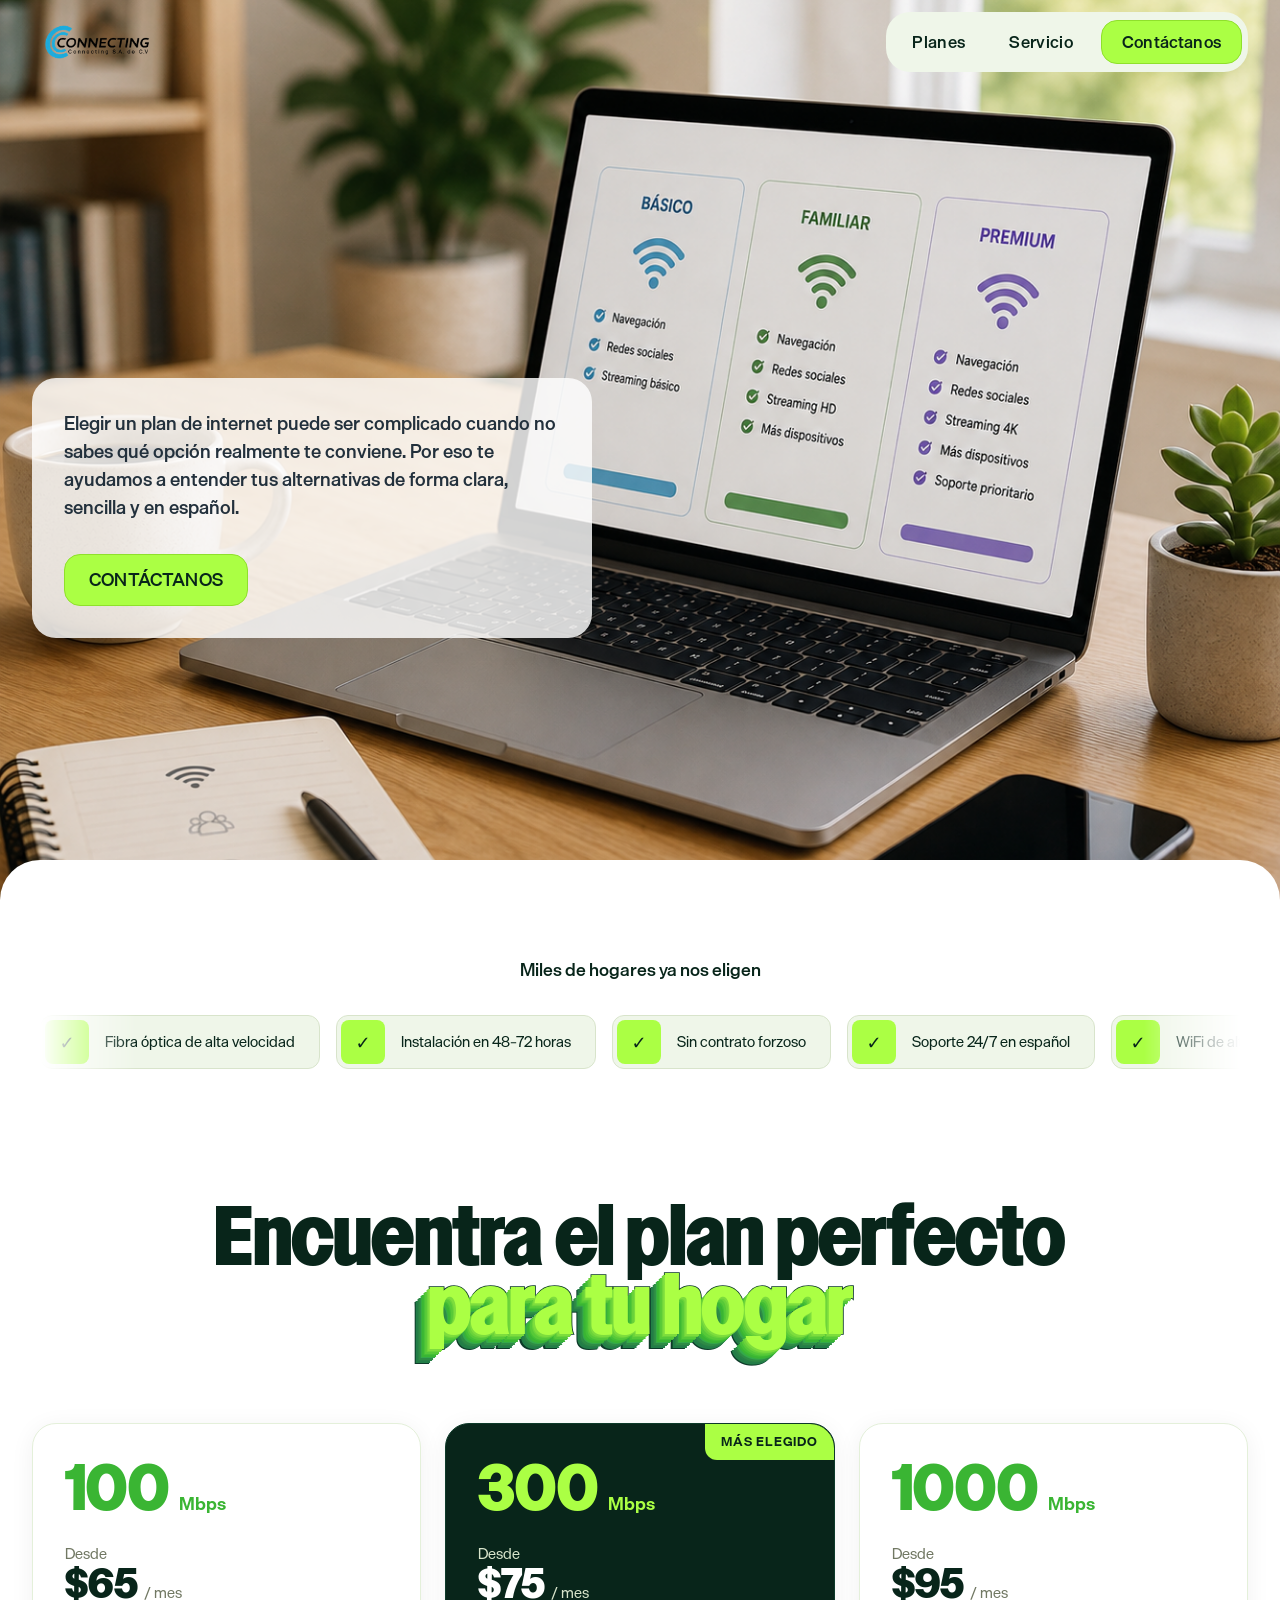
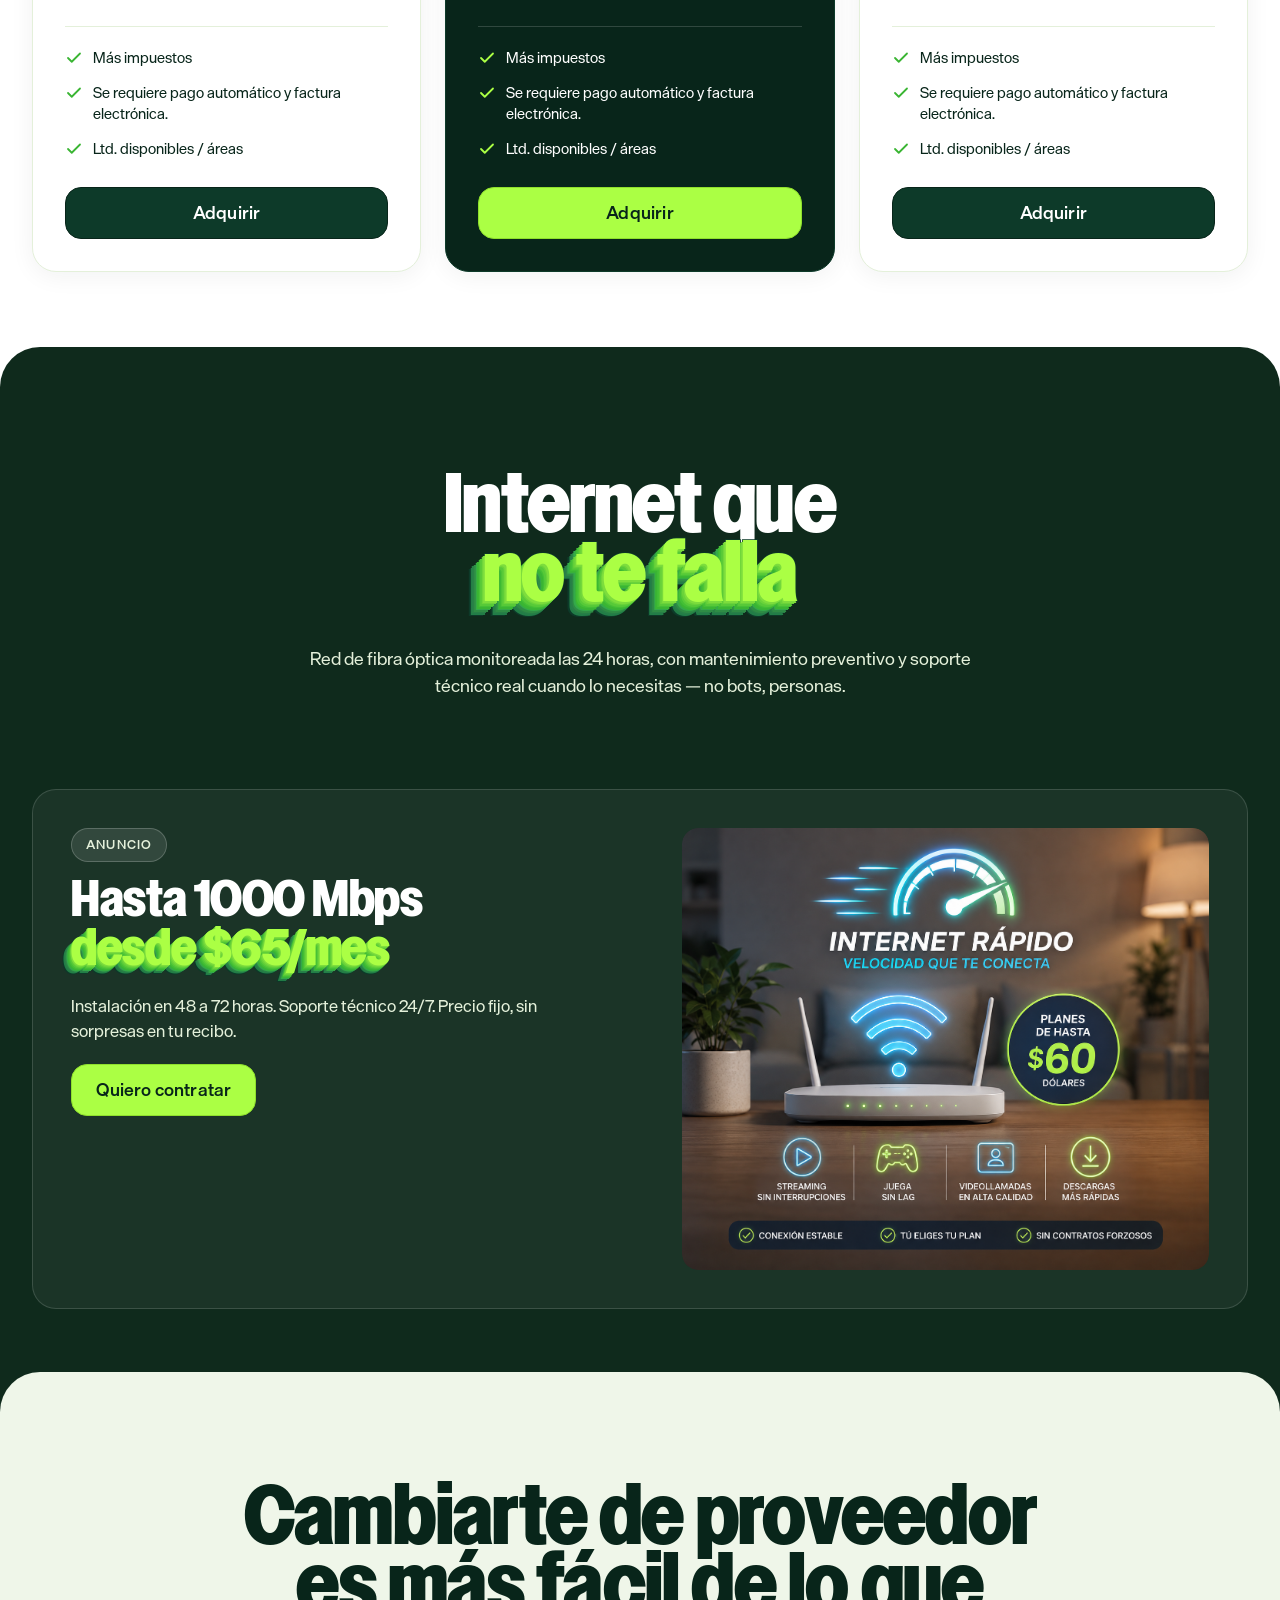
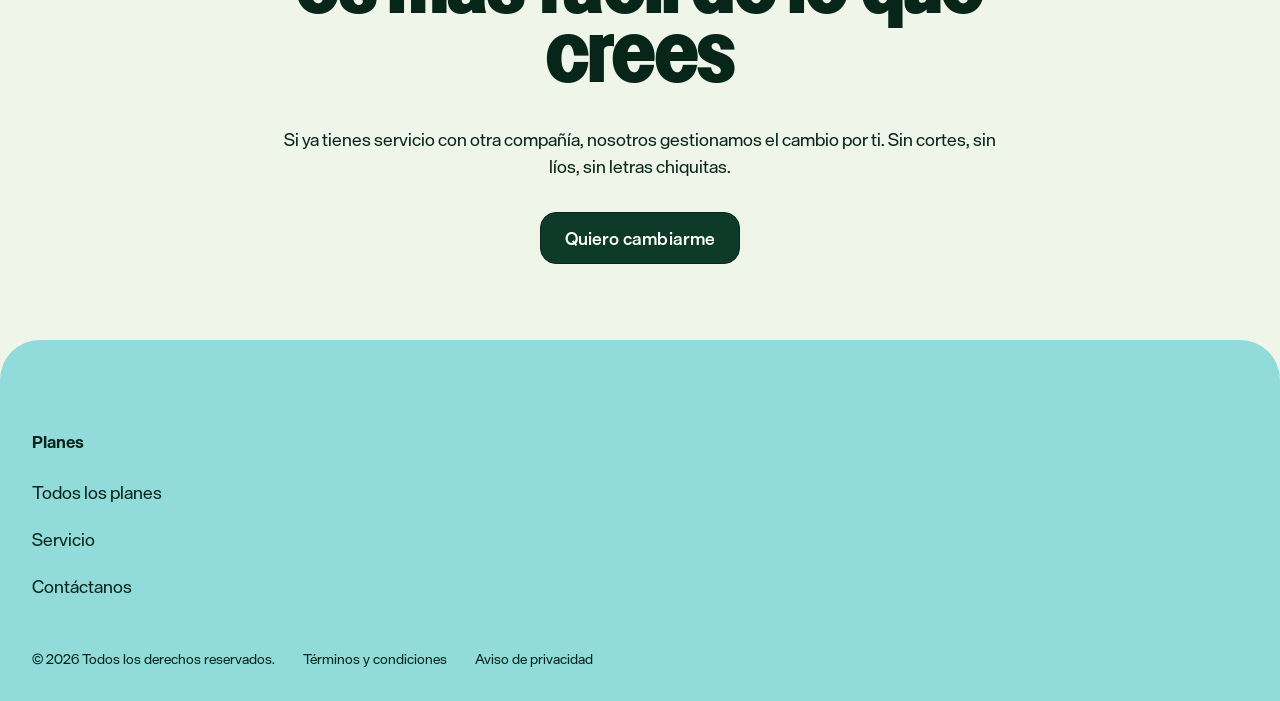
==== index.html @ b0e54a4d "Commit inicial: landing de internet residencial (planes, anuncio, páginas legales) Co-Authored-By: C" ====
<!DOCTYPE html>
<html lang="es">
<head>
<meta charset="utf-8">
<meta name="viewport" content="width=device-width, initial-scale=1">
<title>Internet Residencial — Planes de Fibra Óptica</title>
<meta name="description" content="Planes de internet residencial con fibra óptica de alta velocidad. Desde $65 al mes, instalación en 48 a 72 horas y soporte en español.">
<link rel="stylesheet" href="css/styles.css">
</head>
<body>

<!-- ============================ NAV ============================ -->
<nav class="nav">
  <div class="nav__inner">
    <a href="#" class="logo" aria-label="Inicio"><img src="images/logo.webp" alt="Logo de la empresa" class="logo__img"></a>

    <button class="nav__burger" id="burger" aria-label="Abrir menú" aria-expanded="false">
      <svg width="24" height="24" viewBox="0 0 24 24" fill="none" aria-hidden="true">
        <path d="M3 6h18M3 12h18M3 18h18" stroke="currentColor" stroke-width="2" stroke-linecap="round"/>
      </svg>
    </button>

    <div class="nav__menu" id="navMenu">
      <a class="nav__link" href="#planes">Planes</a>
      <a class="nav__link" href="#red">Servicio</a>
      <a class="btn btn--lime btn--sm nav__cta" href="https://speed-internet.com/">Contáctanos</a>
    </div>
  </div>
</nav>

<!-- ============================ HERO ============================ -->
<header class="hero">
  <img class="hero__bg" src="images/hero-planes.png" alt="" fetchpriority="high">
  <div class="hero__inner">
    <div class="hero__copy hero__copy--top">
      <p class="hero__lead">Elegir un plan de internet puede ser complicado cuando no sabes qué opción realmente te conviene. Por eso te ayudamos a entender tus alternativas de forma clara, sencilla y en español.</p>
      <a class="btn btn--lime" href="https://speed-internet.com/">CONTÁCTANOS</a>
    </div>
  </div>
</header>

<main>

<!-- ============================ BENEFICIOS ============================ -->
<section class="panel">
  <div class="container">
    <div class="trusted">
      <p class="trusted__label">Miles de hogares ya nos eligen</p>
      <div class="marquee">
        <div class="marquee__track" id="marquee">
          <div class="benefit-chip"><span class="benefit-chip__mark">&#10003;</span><span>Fibra óptica de alta velocidad</span></div>
          <div class="benefit-chip"><span class="benefit-chip__mark">&#10003;</span><span>Instalación en 48–72 horas</span></div>
          <div class="benefit-chip"><span class="benefit-chip__mark">&#10003;</span><span>Sin contrato forzoso</span></div>
          <div class="benefit-chip"><span class="benefit-chip__mark">&#10003;</span><span>Soporte 24/7 en español</span></div>
          <div class="benefit-chip"><span class="benefit-chip__mark">&#10003;</span><span>WiFi de alta velocidad incluido</span></div>
          <div class="benefit-chip"><span class="benefit-chip__mark">&#10003;</span><span>Precio fijo garantizado</span></div>
          <div class="benefit-chip"><span class="benefit-chip__mark">&#10003;</span><span>Sin límite de datos</span></div>
        </div>
      </div>
    </div>
  </div>
</section>

<!-- ============================ PLANES Y PRECIOS ============================ -->
<section class="section" id="planes">
  <div class="container">
    <div class="section__head reveal">
      <h2 class="display h-lg">Encuentra el plan perfecto<br><span class="extruded">para tu hogar</span></h2>
    </div>

    <div class="pricing-grid">
      <article class="pricing-card reveal">
        <div class="pricing-card__num-row">
          <span class="pricing-card__num">100</span>
          <span class="pricing-card__unit">Mbps</span>
        </div>
        <p class="pricing-card__from">Desde</p>
        <p class="pricing-card__price"><span class="pricing-card__amount">$65</span><span class="pricing-card__period">/ mes</span></p>
        <hr class="pricing-card__divider">
        <ul class="pricing-card__list">
          <li><svg width="18" height="18" viewBox="0 0 24 24" fill="none"><path d="M20 6L9 17l-5-5" stroke="currentColor" stroke-width="2.4" stroke-linecap="round" stroke-linejoin="round"/></svg>Más impuestos</li>
          <li><svg width="18" height="18" viewBox="0 0 24 24" fill="none"><path d="M20 6L9 17l-5-5" stroke="currentColor" stroke-width="2.4" stroke-linecap="round" stroke-linejoin="round"/></svg>Se requiere pago automático y factura electrónica.</li>
          <li><svg width="18" height="18" viewBox="0 0 24 24" fill="none"><path d="M20 6L9 17l-5-5" stroke="currentColor" stroke-width="2.4" stroke-linecap="round" stroke-linejoin="round"/></svg>Ltd. disponibles / áreas</li>
        </ul>
        <a class="btn btn--fir pricing-card__cta" href="https://speed-internet.com/">Adquirir</a>
      </article>

      <article class="pricing-card pricing-card--featured reveal">
        <span class="pricing-card__badge">Más elegido</span>
        <div class="pricing-card__num-row">
          <span class="pricing-card__num">300</span>
          <span class="pricing-card__unit">Mbps</span>
        </div>
        <p class="pricing-card__from">Desde</p>
        <p class="pricing-card__price"><span class="pricing-card__amount">$75</span><span class="pricing-card__period">/ mes</span></p>
        <hr class="pricing-card__divider">
        <ul class="pricing-card__list">
          <li><svg width="18" height="18" viewBox="0 0 24 24" fill="none"><path d="M20 6L9 17l-5-5" stroke="currentColor" stroke-width="2.4" stroke-linecap="round" stroke-linejoin="round"/></svg>Más impuestos</li>
          <li><svg width="18" height="18" viewBox="0 0 24 24" fill="none"><path d="M20 6L9 17l-5-5" stroke="currentColor" stroke-width="2.4" stroke-linecap="round" stroke-linejoin="round"/></svg>Se requiere pago automático y factura electrónica.</li>
          <li><svg width="18" height="18" viewBox="0 0 24 24" fill="none"><path d="M20 6L9 17l-5-5" stroke="currentColor" stroke-width="2.4" stroke-linecap="round" stroke-linejoin="round"/></svg>Ltd. disponibles / áreas</li>
        </ul>
        <a class="btn btn--lime pricing-card__cta" href="https://speed-internet.com/">Adquirir</a>
      </article>

      <article class="pricing-card reveal">
        <div class="pricing-card__num-row">
          <span class="pricing-card__num">1000</span>
          <span class="pricing-card__unit">Mbps</span>
        </div>
        <p class="pricing-card__from">Desde</p>
        <p class="pricing-card__price"><span class="pricing-card__amount">$95</span><span class="pricing-card__period">/ mes</span></p>
        <hr class="pricing-card__divider">
        <ul class="pricing-card__list">
          <li><svg width="18" height="18" viewBox="0 0 24 24" fill="none"><path d="M20 6L9 17l-5-5" stroke="currentColor" stroke-width="2.4" stroke-linecap="round" stroke-linejoin="round"/></svg>Más impuestos</li>
          <li><svg width="18" height="18" viewBox="0 0 24 24" fill="none"><path d="M20 6L9 17l-5-5" stroke="currentColor" stroke-width="2.4" stroke-linecap="round" stroke-linejoin="round"/></svg>Se requiere pago automático y factura electrónica.</li>
          <li><svg width="18" height="18" viewBox="0 0 24 24" fill="none"><path d="M20 6L9 17l-5-5" stroke="currentColor" stroke-width="2.4" stroke-linecap="round" stroke-linejoin="round"/></svg>Ltd. disponibles / áreas</li>
        </ul>
        <a class="btn btn--fir pricing-card__cta" href="https://speed-internet.com/">Adquirir</a>
      </article>
    </div>
  </div>
</section>

<!-- ============================ RED / ANUNCIO ============================ -->
<section class="dark" id="red">
  <div class="container">
    <div class="dark__head reveal">
      <h2 class="display h-lg">Internet que<br><span class="extruded">no te falla</span></h2>
      <p class="dark__lead">Red de fibra óptica monitoreada las 24 horas, con mantenimiento preventivo y soporte técnico real cuando lo necesitas — no bots, personas.</p>
    </div>

    <div class="ad-banner reveal">
      <div class="ad-banner__content">
        <span class="ad-banner__tag">Anuncio</span>
        <h3 class="display ad-banner__headline">Hasta 1000 Mbps<span class="extruded">desde $65/mes</span></h3>
        <p class="ad-banner__body">Instalación en 48 a 72 horas. Soporte técnico 24/7. Precio fijo, sin sorpresas en tu recibo.</p>
        <a class="btn btn--lime" href="https://speed-internet.com/">Quiero contratar</a>
      </div>
      <div class="ad-banner__image ad-banner__image--filled">
        <img src="images/anuncio-internet.png" alt="Internet rápido: streaming sin interrupciones, juega sin lag, videollamadas en alta calidad y descargas más rápidas. Planes de hasta $60 dólares.">
      </div>
    </div>
  </div>
</section>

<!-- ============================ CAMBIAR DE PROVEEDOR ============================ -->
<section class="testimony">
  <div class="container reveal">
    <h2 class="display h-lg testimony__title">Cambiarte de proveedor es más fácil de lo que crees</h2>
    <p class="testimony__body">Si ya tienes servicio con otra compañía, nosotros gestionamos el cambio por ti. Sin cortes, sin líos, sin letras chiquitas.</p>
    <a class="btn btn--fir" href="https://speed-internet.com/">Quiero cambiarme</a>
  </div>
</section>

</main>

<!-- ============================ FOOTER ============================ -->
<footer class="footer">
  <div class="container">
    <div class="footer__top">
      <div class="footer__col">
        <h3>Planes</h3>
        <ul>
          <li><a href="#planes">Todos los planes</a></li>
          <li><a href="#red">Servicio</a></li>
          <li><a href="https://speed-internet.com/">Contáctanos</a></li>
        </ul>
      </div>
    </div>

    <div class="footer__bottom">
      <div class="footer__legal">
        <span>© 2026 Todos los derechos reservados.</span>
        <a href="terminos.html">Términos y condiciones</a>
        <a href="privacidad.html">Aviso de privacidad</a>
      </div>
    </div>
  </div>
</footer>

<script src="js/main.js"></script>
</body>
</html>
---- css/styles.css ----
/* ==========================================================================
   Optimizely — clon estático
   Tokens y patrones extraídos con la skill `optimizely-design` (skillui)
   ========================================================================== */

/* ---------- Fuentes ---------- */
@font-face {
  font-family: "VC Nudge";
  src: url("../fonts/VCNudge-Regular.woff2") format("woff2");
  font-weight: 400;
  font-display: swap;
}
@font-face {
  font-family: "VC Nudge";
  src: url("../fonts/VCNudge-600.woff2") format("woff2");
  font-weight: 600;
  font-display: swap;
}
@font-face {
  font-family: "VC Nudge";
  src: url("../fonts/VCNudge-800.woff2") format("woff2");
  font-weight: 800;
  font-display: swap;
}
@font-face {
  font-family: "Die Grotesk B";
  src: url("../fonts/DieGroteskB-Regular.woff2") format("woff2");
  font-weight: 400;
  font-display: swap;
}
@font-face {
  font-family: "Die Grotesk B";
  src: url("../fonts/DieGroteskB-500.woff2") format("woff2");
  font-weight: 500;
  font-display: swap;
}
@font-face {
  font-family: "Die Grotesk B";
  src: url("../fonts/DieGroteskB-700.woff2") format("woff2");
  font-weight: 700;
  font-display: swap;
}

/* ---------- Tokens ---------- */
:root {
  /* Marca */
  --lfgreen: #abff44;
  --grass: #7ddd3d;
  --goodtogo: #3ab533;
  --lfgreen-100: #8fe02c;

  /* Verdes profundos */
  --darkfir: #08251a;
  --midfir: #0d3a29;
  --lightfir: #197050;
  --dark-section: #0f2a1c;

  /* Neutros */
  --n1: #ffffff;
  --n2: #eff6e9;
  --n3: #e4f0da;
  --n4: #d8e4cb;
  --n5: #c3ceaf;
  --n7: #717863;

  /* Secundarios */
  --ltblue: #91dbda;
  --darkblue: #007b79;

  /* Layout */
  --container: 1376px;
  --gutter: 32px;
  --radius-sm: 12px;
  --radius: 16px;
  --radius-lg: 24px;
  --radius-panel: 40px;

  /* Motion */
  --dur: 0.15s;
  --ease: cubic-bezier(0.4, 0, 0.2, 1);
  --ease-out: cubic-bezier(0, 0, 0.2, 1);

  --font-body: "Die Grotesk B", system-ui, -apple-system, "Segoe UI", sans-serif;
  --font-display: "VC Nudge", "Die Grotesk B", system-ui, sans-serif;
}

/* ---------- Base ---------- */
*,
*::before,
*::after { box-sizing: border-box; }

html { scroll-behavior: smooth; }

body {
  margin: 0;
  background: var(--n1);
  color: var(--darkfir);
  font-family: var(--font-body);
  font-size: 18px;
  line-height: 1.5;
  -webkit-font-smoothing: antialiased;
  overflow-x: clip;
}

img,
video { max-width: 100%; display: block; }

a { color: inherit; text-decoration: none; }

button { font: inherit; cursor: pointer; }

.container {
  width: 100%;
  max-width: var(--container);
  margin-inline: auto;
  padding-inline: var(--gutter);
}

.sr-only {
  position: absolute;
  width: 1px; height: 1px;
  padding: 0; margin: -1px;
  overflow: hidden; clip: rect(0 0 0 0);
  white-space: nowrap; border: 0;
}

/* ---------- Tipografía display ---------- */
.display {
  font-family: var(--font-display);
  font-weight: 800;
  line-height: 0.9;
  letter-spacing: -0.01em;
  margin: 0;
}

.h-xl { font-size: clamp(44px, 7.4vw, 108px); }
.h-lg { font-size: clamp(38px, 6vw, 88px); }
.h-md { font-size: clamp(30px, 3.4vw, 48px); }

/* Texto extruido 3D — capas de verde hacia abajo-izquierda */
.extruded {
  color: var(--lfgreen);
  -webkit-text-stroke: 0.022em var(--midfir);
  paint-order: stroke fill;
  text-shadow:
    -0.02em 0.02em 0 var(--grass),
    -0.04em 0.04em 0 #6ad33a,
    -0.06em 0.06em 0 #57c938,
    -0.08em 0.08em 0 #44bf36,
    -0.10em 0.10em 0 var(--goodtogo),
    -0.12em 0.12em 0 #34a94a,
    -0.14em 0.14em 0 #2e8c45,
    -0.16em 0.16em 0 #287f47,
    -0.18em 0.18em 0 #227d47,
    -0.20em 0.20em 0 var(--midfir);
}

.eyebrow {
  font-size: 18px;
  font-weight: 500;
  margin: 0 0 12px;
  color: var(--darkfir);
}

/* ---------- Botones ---------- */
.btn {
  display: inline-flex;
  align-items: center;
  justify-content: center;
  gap: 12px;
  height: 52px;
  padding: 0 24px;
  border-radius: var(--radius);
  border: 1px solid transparent;
  font-family: var(--font-body);
  font-weight: 500;
  font-size: 18px;
  letter-spacing: 0.01em;
  text-align: center;
  transition: transform var(--dur) var(--ease), box-shadow var(--dur) var(--ease),
    background-color var(--dur) var(--ease), color var(--dur) var(--ease);
}
.btn:hover { transform: translate(2px, -2px); }
.btn:active { transform: translate(0, 0); box-shadow: none; }
.btn:focus-visible { outline: 2px solid var(--darkblue); outline-offset: 2px; }

.btn--lime {
  background: var(--lfgreen);
  border-color: var(--lfgreen-100);
  color: var(--darkfir);
}
.btn--lime:hover { box-shadow: -2px 2px 0 0 var(--lfgreen-100); }
.btn--lime:active { background: var(--lfgreen-100); }

.btn--fir {
  background: var(--midfir);
  border-color: var(--darkfir);
  color: var(--n1);
}
.btn--fir:hover { box-shadow: -2px 2px 0 0 var(--darkfir); }

.btn--outline {
  background: transparent;
  border-color: var(--darkfir);
  color: var(--darkfir);
}
.btn--outline:hover { background: var(--n2); }

.btn--sm { height: 44px; padding: 0 20px; font-size: 17px; }

/* ==========================================================================
   Navegación
   ========================================================================== */
.nav {
  position: fixed;
  inset-inline: 0;
  top: 0;
  z-index: 50;
  padding: 12px var(--gutter);
}

.nav__inner {
  display: flex;
  align-items: center;
  gap: 24px;
  max-width: var(--container);
  margin-inline: auto;
}

.logo {
  display: inline-flex;
  align-items: center;
  flex-shrink: 0;
}
.logo__img {
  height: 56px;
  width: auto;
  object-fit: contain;
}

.nav__menu {
  display: flex;
  align-items: center;
  gap: 4px;
  margin-left: auto;
  padding: 6px;
  background: var(--n2);
  border-radius: var(--radius-lg);
}

.nav__link {
  display: inline-flex;
  align-items: center;
  justify-content: center;
  gap: 8px;
  height: 48px;
  padding: 0 20px;
  border: 0;
  background: transparent;
  border-radius: 14px;
  color: var(--darkfir);
  font-weight: 500;
  font-size: 17px;
  letter-spacing: 0.02em;
  transition: background-color var(--dur) var(--ease);
}
.nav__link:hover { background: var(--n3); }
.nav__link svg { transition: transform 0.2s var(--ease-out); }
.nav__link[aria-expanded="true"] svg { transform: rotate(180deg); }

.nav__cta { margin-left: 4px; }

.nav__burger {
  display: none;
  margin-left: auto;
  width: 52px;
  height: 52px;
  align-items: center;
  justify-content: center;
  border: 0;
  border-radius: 14px;
  background: var(--n2);
  color: var(--darkfir);
}

/* ==========================================================================
   Hero
   ========================================================================== */
.hero {
  position: relative;
  min-height: 100svh;
  display: flex;
  align-items: center;
  padding: 140px 0 120px;
  overflow: hidden;
  isolation: isolate;
}

.hero__bg {
  position: absolute;
  inset: 0;
  width: 100%;
  height: 100%;
  object-fit: cover;
  object-position: center;
  z-index: -2;
  pointer-events: none;
}

.hero__inner {
  position: relative;
  width: 100%;
  max-width: var(--container);
  margin-inline: auto;
  padding-inline: var(--gutter);
}

.hero__copy {
  max-width: 380px;
  margin-top: clamp(180px, 26vw, 320px);
}

.hero__copy--top {
  max-width: 560px;
  margin-top: clamp(48px, 8vw, 96px);
  padding: 32px;
  background: rgba(255, 255, 255, 0.82);
  border-radius: var(--radius-lg);
}

.hero__lead {
  margin: 0 0 32px;
  font-size: clamp(19px, 1.5vw, 23px);
  line-height: 1.45;
  font-weight: 500;
  color: #22303c;
}

/* ==========================================================================
   Panel blanco superpuesto
   ========================================================================== */
.panel {
  position: relative;
  z-index: 2;
  margin-top: -40px;
  padding: 32px 8px 0;
  background: var(--n1);
  border-radius: var(--radius-panel) var(--radius-panel) 0 0;
}
.panel--n2 { background: var(--n2); }

/* Tarjeta Opticon */
.opticon {
  position: relative;
  overflow: hidden;
  border-radius: var(--radius-lg);
  isolation: isolate;
}
.opticon__bg {
  position: absolute;
  inset: 0;
  width: 100%;
  height: 100%;
  object-fit: cover;
  z-index: -1;
}
.opticon__card {
  max-width: 62%;
  margin: 24px;
  padding: 32px;
  background: var(--ltblue);
  border-radius: var(--radius-lg);
}
.opticon__kicker { font-size: clamp(28px, 3vw, 44px); }
.opticon__brand {
  display: block;
  margin: 4px 0 12px;
  font-size: clamp(40px, 5.4vw, 84px);
}
.opticon__dates {
  margin: 0 0 16px;
  font-weight: 500;
  font-size: 18px;
}
.opticon__body { margin: 0 0 24px; max-width: 46ch; font-size: 17px; }

/* Marquee de logos */
.trusted { padding: 64px 0 24px; text-align: center; }
.trusted__label { margin: 0 0 32px; font-weight: 500; }

.marquee {
  position: relative;
  overflow: hidden;
  -webkit-mask-image: linear-gradient(90deg, transparent, #000 8%, #000 92%, transparent);
  mask-image: linear-gradient(90deg, transparent, #000 8%, #000 92%, transparent);
}
.marquee__track {
  display: flex;
  gap: 16px;
  width: max-content;
  animation: marquee 38s linear infinite;
}
.marquee:hover .marquee__track { animation-play-state: paused; }
@keyframes marquee {
  from { transform: translateX(0); }
  to { transform: translateX(-50%); }
}

.benefit-chip {
  display: flex;
  align-items: center;
  gap: 16px;
  padding: 4px 24px 4px 4px;
  background: var(--n2);
  border: 1px solid var(--n4);
  border-radius: var(--radius-sm);
  transition: transform 0.2s var(--ease-out);
}
.benefit-chip:hover { transform: translate(2px, -2px); }
.benefit-chip__mark {
  display: flex;
  align-items: center;
  justify-content: center;
  width: 44px;
  height: 44px;
  flex-shrink: 0;
  background: var(--lfgreen);
  color: var(--darkfir);
  font-weight: 700;
  border-radius: 8px;
}
.benefit-chip span:last-child { font-size: 15px; color: var(--darkfir); white-space: nowrap; }

/* ==========================================================================
   Sección de productos
   ========================================================================== */
.section { padding: clamp(64px, 9vw, 128px) 0; }
.section__head { text-align: center; margin-bottom: clamp(40px, 6vw, 96px); }

.cards {
  display: grid;
  grid-template-columns: repeat(3, 1fr);
  gap: 20px;
}

.card {
  display: flex;
  flex-direction: column;
  padding: 12px 12px 32px;
  background: var(--n2);
  border: 1px solid var(--n3);
  border-radius: var(--radius-lg);
  transition: transform 0.2s var(--ease-out), box-shadow 0.2s var(--ease-out);
}
.card:hover { transform: translate(2px, -2px); box-shadow: -3px 3px 0 0 var(--n4); }

.card__media {
  width: 100%;
  aspect-ratio: 4 / 3;
  object-fit: cover;
  border-radius: var(--radius);
  margin-bottom: 24px;
}

/* ---------- Tarjetas de precios ---------- */
.pricing-grid {
  display: grid;
  grid-template-columns: repeat(3, 1fr);
  gap: 24px;
  align-items: stretch;
}

.pricing-card {
  position: relative;
  display: flex;
  flex-direction: column;
  padding: 40px 32px 32px;
  background: var(--n1);
  border: 1px solid var(--n3);
  border-radius: var(--radius-lg);
  box-shadow: 0 4px 24px rgba(8, 37, 26, 0.06);
  transition: transform 0.2s var(--ease-out), box-shadow 0.2s var(--ease-out);
}
.pricing-card:hover { transform: translate(2px, -2px); box-shadow: -3px 6px 24px rgba(8, 37, 26, 0.12); }

.pricing-card--featured {
  background: var(--darkfir);
  border-color: var(--midfir);
  color: var(--n1);
}

.pricing-card__badge {
  position: absolute;
  top: 0;
  right: 0;
  padding: 8px 16px;
  background: var(--lfgreen);
  color: var(--darkfir);
  font-size: 13px;
  font-weight: 700;
  letter-spacing: 0.06em;
  text-transform: uppercase;
  border-radius: 0 var(--radius-lg) 0 var(--radius-sm);
}

.pricing-card__num-row {
  display: flex;
  align-items: baseline;
  gap: 10px;
  margin-bottom: 20px;
}
.pricing-card__num {
  font-family: var(--font-display);
  font-weight: 800;
  font-size: clamp(48px, 4.6vw, 64px);
  line-height: 1;
  color: var(--goodtogo);
}
.pricing-card--featured .pricing-card__num { color: var(--lfgreen); }
.pricing-card__unit {
  font-size: 18px;
  font-weight: 700;
  color: var(--goodtogo);
}
.pricing-card--featured .pricing-card__unit { color: var(--lfgreen); }

.pricing-card__from { margin: 0 0 2px; font-size: 15px; color: var(--n7); }
.pricing-card--featured .pricing-card__from { color: var(--n4); }

.pricing-card__price { margin: 0 0 20px; display: flex; align-items: baseline; gap: 6px; }
.pricing-card__amount {
  font-family: var(--font-display);
  font-weight: 800;
  font-size: clamp(34px, 3vw, 44px);
  line-height: 1;
}
.pricing-card__period { font-size: 15px; color: var(--n7); }
.pricing-card--featured .pricing-card__period { color: var(--n4); }

.pricing-card__divider {
  border: 0;
  border-top: 1px solid var(--n3);
  margin: 0 0 20px;
}
.pricing-card--featured .pricing-card__divider { border-color: rgba(255, 255, 255, 0.16); }

.pricing-card__list {
  list-style: none;
  margin: 0 0 28px;
  padding: 0;
  display: grid;
  gap: 14px;
  flex: 1;
}
.pricing-card__list li {
  display: flex;
  align-items: flex-start;
  gap: 10px;
  font-size: 15px;
  line-height: 1.4;
}
.pricing-card__list svg { flex-shrink: 0; margin-top: 2px; color: var(--goodtogo); }
.pricing-card--featured .pricing-card__list svg { color: var(--lfgreen); }

.pricing-card__cta { width: 100%; }
.card__kicker { padding: 0 12px; margin: 0 0 8px; font-size: 17px; }
.card__title { padding: 0 12px; margin: 0 0 16px; font-size: clamp(30px, 2.4vw, 38px); }
.card__body { padding: 0 12px; margin: 0 0 28px; flex: 1; font-size: 17px; line-height: 1.45; }
.card .btn { margin: 0 12px; align-self: flex-start; }

/* ==========================================================================
   Sección oscura — orbe de IA
   ========================================================================== */
.dark {
  position: relative;
  background: var(--dark-section);
  color: var(--n1);
  padding: clamp(72px, 10vw, 140px) 0 0;
  border-radius: var(--radius-panel) var(--radius-panel) 0 0;
  margin-top: -40px;
  z-index: 2;
  overflow: hidden;
}
.dark__head { text-align: center; max-width: 720px; margin: 0 auto; }
.dark__head .display { color: var(--n1); }
.dark__lead {
  margin: 32px auto 0;
  max-width: 56ch;
  font-size: clamp(18px, 1.4vw, 21px);
  color: var(--n3);
}

.orb {
  position: relative;
  margin-top: clamp(48px, 7vw, 96px);
  padding-bottom: 40px;
  text-align: center;
}
/* ---------- Anuncio publicitario con espacio para imagen ---------- */
.ad-banner {
  display: grid;
  grid-template-columns: 1.1fr 1fr;
  gap: 32px;
  margin: clamp(48px, 7vw, 96px) 0 clamp(56px, 8vw, 104px);
  padding: clamp(24px, 3vw, 48px);
  background: rgba(255, 255, 255, 0.05);
  border: 1px solid rgba(255, 255, 255, 0.14);
  border-radius: var(--radius-lg);
}
.ad-banner__content {
  display: flex;
  flex-direction: column;
  align-items: flex-start;
  gap: 20px;
}
.ad-banner__tag {
  padding: 6px 14px;
  background: rgba(255, 255, 255, 0.1);
  border: 1px solid rgba(255, 255, 255, 0.2);
  border-radius: 999px;
  font-size: 13px;
  font-weight: 500;
  letter-spacing: 0.08em;
  text-transform: uppercase;
  color: var(--n3);
}
.ad-banner__headline {
  font-size: clamp(32px, 3.6vw, 52px);
  color: var(--n1);
}
.ad-banner__headline .extruded { display: block; margin-top: 8px; }
.ad-banner__body {
  margin: 0;
  font-size: clamp(17px, 1.3vw, 19px);
  color: var(--n3);
  max-width: 44ch;
}

/* Marco de posición para la imagen del anuncio */
.ad-banner__image {
  display: flex;
  flex-direction: column;
  align-items: center;
  justify-content: center;
  gap: 12px;
  min-height: 280px;
  border: 2px dashed rgba(255, 255, 255, 0.28);
  border-radius: var(--radius);
  color: rgba(255, 255, 255, 0.55);
  font-size: 15px;
}
.ad-banner__image img {
  width: 100%;
  height: 100%;
  object-fit: cover;
  border-radius: inherit;
}
.ad-banner__image--filled {
  border: 0;
  overflow: hidden;
}

/* ==========================================================================
   Sección clara — "Yes, you can test here"
   ========================================================================== */
.testimony {
  position: relative;
  z-index: 3;
  margin-top: -40px;
  padding: clamp(72px, 9vw, 128px) 0;
  background: var(--n2);
  border-radius: var(--radius-panel) var(--radius-panel) 0 0;
  text-align: center;
}
.testimony__title { max-width: 16ch; margin-inline: auto; }
.testimony__body {
  max-width: 62ch;
  margin: 32px auto;
  font-size: clamp(18px, 1.4vw, 21px);
}

/* ==========================================================================
   Footer
   ========================================================================== */
.footer {
  position: relative;
  z-index: 3;
  margin-top: -40px;
  padding: clamp(56px, 7vw, 96px) 0 32px;
  background: var(--ltblue);
  border-radius: var(--radius-panel) var(--radius-panel) 0 0;
  color: var(--darkfir);
  overflow: hidden;
}

.footer__top {
  display: grid;
  grid-template-columns: repeat(3, minmax(0, 200px)) 1fr;
  gap: 32px;
  margin-bottom: 48px;
}
.footer__col h3 {
  margin: 0 0 24px;
  font-family: var(--font-body);
  font-size: 17px;
  font-weight: 700;
}
.footer__col ul { list-style: none; margin: 0; padding: 0; display: grid; gap: 20px; }
.footer__col a {
  font-size: 18px;
  transition: text-decoration-color var(--dur) var(--ease);
  text-decoration: underline;
  text-decoration-color: transparent;
  text-underline-offset: 4px;
}
.footer__col a:hover { text-decoration-color: currentColor; }

.footer__bottom {
  display: flex;
  align-items: center;
  flex-wrap: wrap;
  gap: 16px 32px;
}
.footer__legal {
  display: flex;
  flex-wrap: wrap;
  gap: 12px 28px;
  font-size: 14px;
}
.footer__legal a:hover { text-decoration: underline; text-underline-offset: 3px; }

/* ==========================================================================
   Páginas legales
   ========================================================================== */
.legal {
  padding: 160px 0 96px;
  background: var(--n1);
}
.legal__title { margin-bottom: 12px; }
.legal__updated { margin: 0 0 48px; font-size: 15px; color: var(--n7); }
.legal__body { max-width: 760px; }
.legal__body h2 {
  font-family: var(--font-display);
  font-weight: 800;
  font-size: clamp(22px, 2vw, 28px);
  line-height: 1.1;
  margin: 40px 0 12px;
  color: var(--midfir);
}
.legal__body p,
.legal__body li { font-size: 17px; line-height: 1.6; }
.legal__body ul { padding-left: 24px; margin: 12px 0; display: grid; gap: 8px; }
.legal__back { margin-top: 56px; }

/* ==========================================================================
   Reveal al hacer scroll
   ========================================================================== */
.reveal {
  opacity: 0;
  transform: translateY(40px);
  transition: opacity 0.5s var(--ease-out), transform 0.5s var(--ease-out);
}
.reveal.is-visible { opacity: 1; transform: translateY(0); }

/* ==========================================================================
   Responsive
   ========================================================================== */
@media (max-width: 1060px) {
  .cards { grid-template-columns: 1fr; }
  .footer__top { grid-template-columns: repeat(3, 1fr); }
}

@media (max-width: 832px) {
  :root { --gutter: 20px; }

  .nav__menu { display: none; }
  .nav__menu.is-open {
    display: flex;
    flex-direction: column;
    align-items: stretch;
    position: absolute;
    top: 76px;
    inset-inline: 20px;
    padding: 12px;
    border-radius: var(--radius-lg);
    box-shadow: 0 8px 32px rgba(8, 37, 26, 0.18);
  }
  .nav__burger { display: flex; }

  .hero { min-height: auto; padding: 120px 0 64px; }
  .hero__copy { margin-top: 0; max-width: none; }
  .hero__copy--top { margin-top: 32px; padding: 24px; }

  .pricing-grid { grid-template-columns: 1fr; }
  .ad-banner { grid-template-columns: 1fr; }
  .ad-banner__image { min-height: 200px; }

  .footer__top { grid-template-columns: 1fr 1fr; }
  .footer__legal { margin-left: 0; }
}

@media (prefers-reduced-motion: reduce) {
  *,
  *::before,
  *::after {
    animation-duration: 0.01ms !important;
    animation-iteration-count: 1 !important;
    transition-duration: 0.01ms !important;
    scroll-behavior: auto !important;
  }
  .reveal { opacity: 1; transform: none; }
}
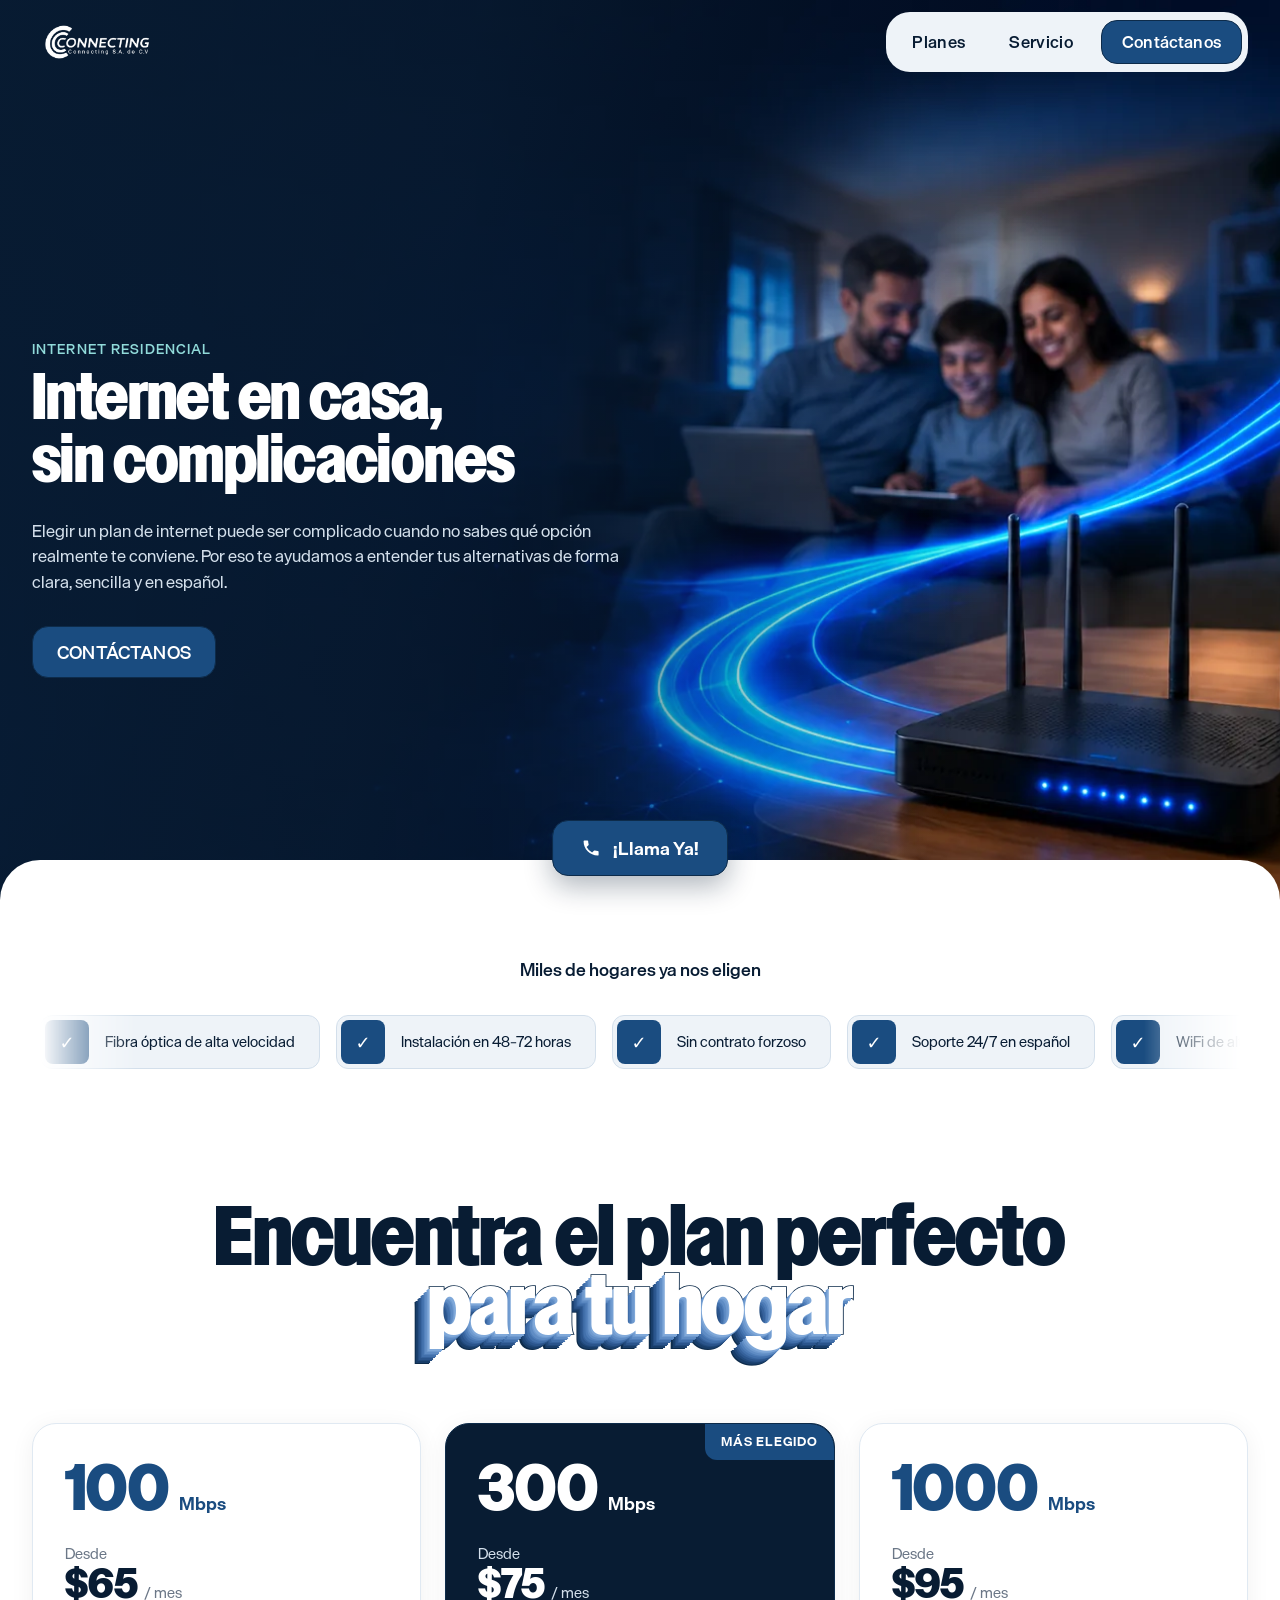
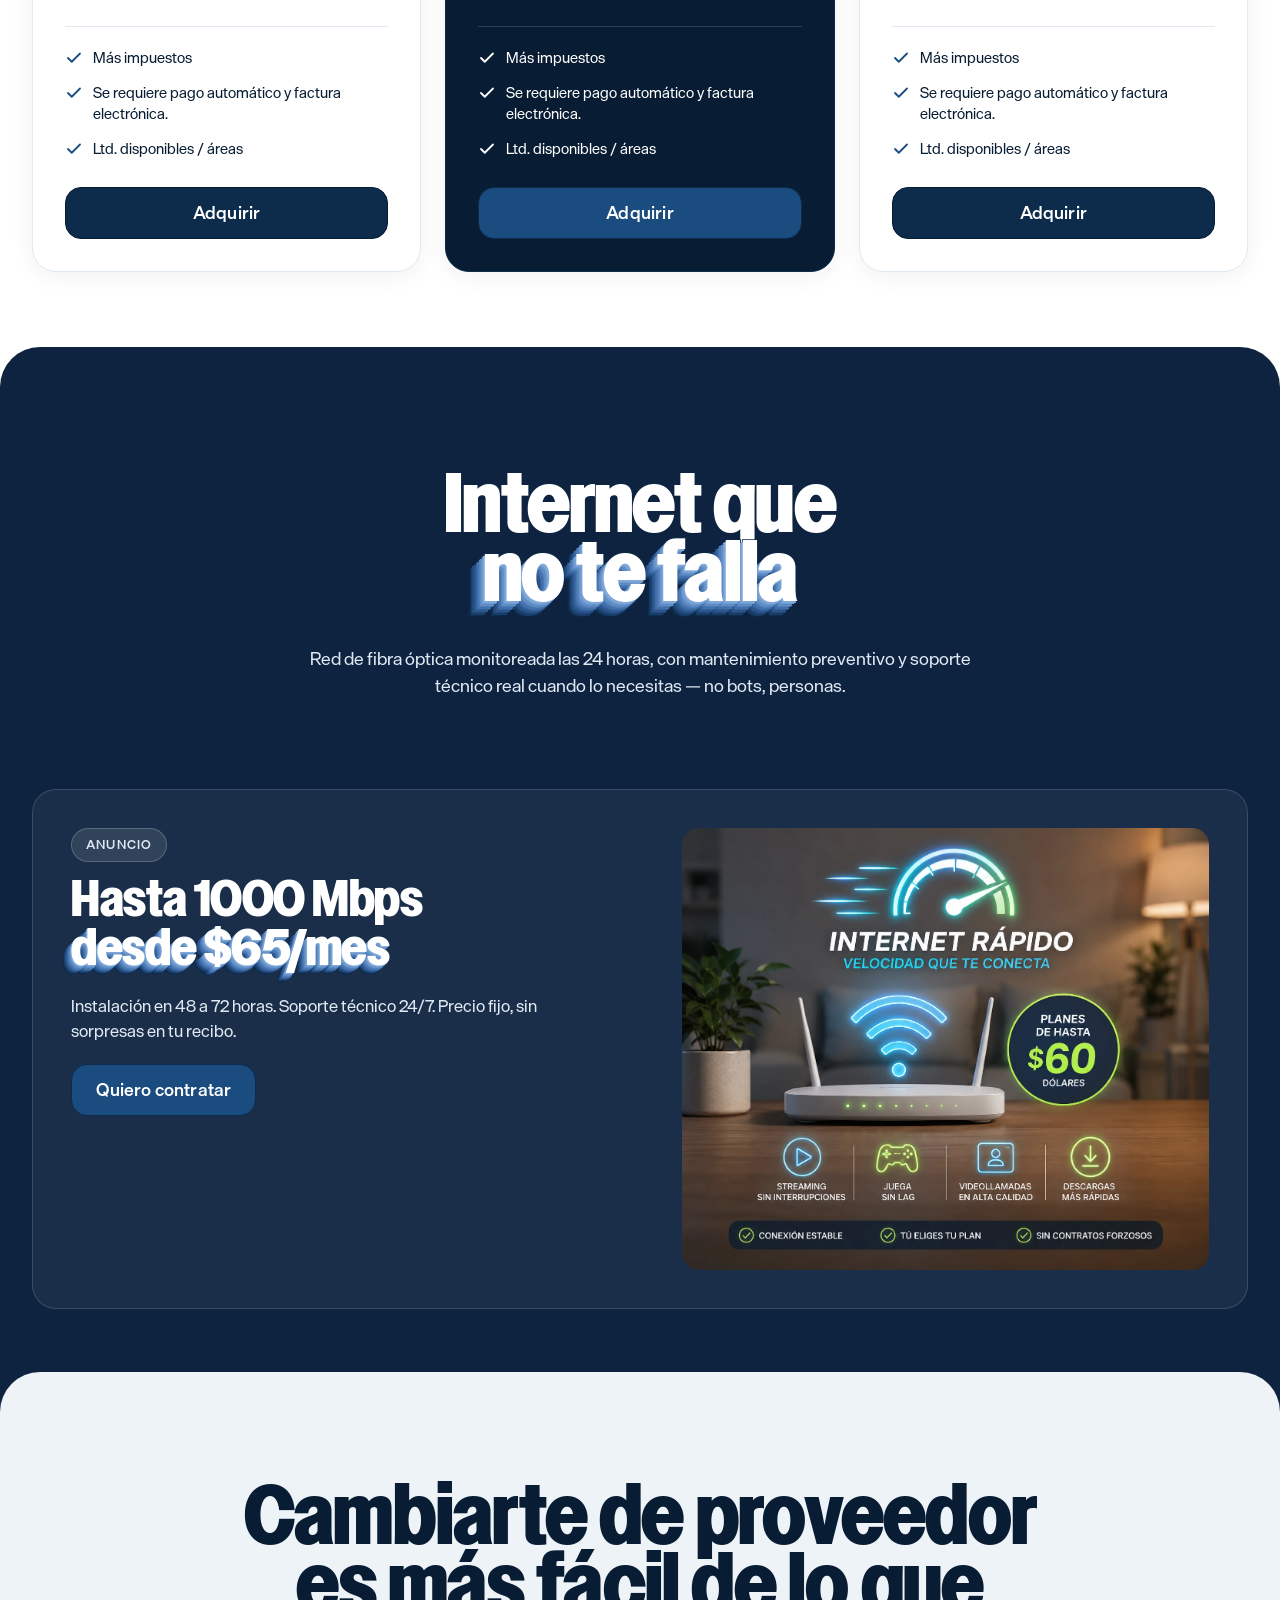
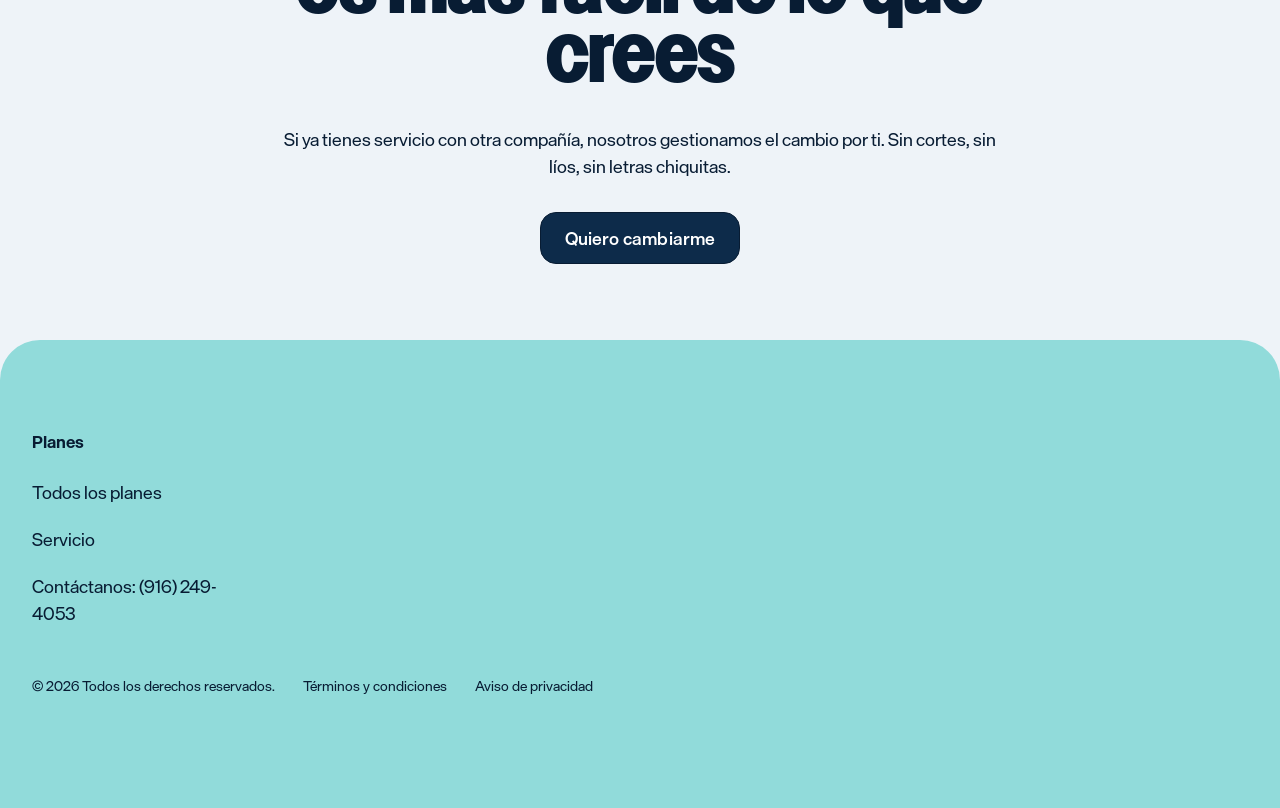
==== commit 7d51e3b3: "fix: recuperar en el repo lo que estaba publicado Produccion iba por delante del repo: alguien subio" ====
--- a/index.html
+++ b/index.html
@@ -5,7 +5,7 @@
 <meta name="viewport" content="width=device-width, initial-scale=1">
 <title>Internet Residencial — Planes de Fibra Óptica</title>
 <meta name="description" content="Planes de internet residencial con fibra óptica de alta velocidad. Desde $65 al mes, instalación en 48 a 72 horas y soporte en español.">
-<link rel="stylesheet" href="css/styles.css">
+<link rel="stylesheet" href="css/styles.css?v=3">
 </head>
 <body>
 
@@ -23,18 +23,20 @@
     <div class="nav__menu" id="navMenu">
       <a class="nav__link" href="#planes">Planes</a>
       <a class="nav__link" href="#red">Servicio</a>
-      <a class="btn btn--lime btn--sm nav__cta" href="https://speed-internet.com/">Contáctanos</a>
+      <a class="btn btn--accent btn--sm nav__cta" href="tel:+19162494053">Contáctanos</a>
     </div>
   </div>
 </nav>
 
 <!-- ============================ HERO ============================ -->
 <header class="hero">
-  <img class="hero__bg" src="images/hero-planes.png" alt="" fetchpriority="high">
+  <img class="hero__bg" src="images/hero-planes.webp?v=2" alt="" fetchpriority="high">
   <div class="hero__inner">
     <div class="hero__copy hero__copy--top">
+      <p class="hero__eyebrow">Internet residencial</p>
+      <h1 class="hero__title">Internet en casa, sin complicaciones</h1>
       <p class="hero__lead">Elegir un plan de internet puede ser complicado cuando no sabes qué opción realmente te conviene. Por eso te ayudamos a entender tus alternativas de forma clara, sencilla y en español.</p>
-      <a class="btn btn--lime" href="https://speed-internet.com/">CONTÁCTANOS</a>
+      <a class="btn btn--accent" href="tel:+19162494053">CONTÁCTANOS</a>
     </div>
   </div>
 </header>
@@ -82,7 +84,7 @@
           <li><svg width="18" height="18" viewBox="0 0 24 24" fill="none"><path d="M20 6L9 17l-5-5" stroke="currentColor" stroke-width="2.4" stroke-linecap="round" stroke-linejoin="round"/></svg>Se requiere pago automático y factura electrónica.</li>
           <li><svg width="18" height="18" viewBox="0 0 24 24" fill="none"><path d="M20 6L9 17l-5-5" stroke="currentColor" stroke-width="2.4" stroke-linecap="round" stroke-linejoin="round"/></svg>Ltd. disponibles / áreas</li>
         </ul>
-        <a class="btn btn--fir pricing-card__cta" href="https://speed-internet.com/">Adquirir</a>
+        <a class="btn btn--fir pricing-card__cta" href="tel:+19162494053">Adquirir</a>
       </article>
 
       <article class="pricing-card pricing-card--featured reveal">
@@ -99,7 +101,7 @@
           <li><svg width="18" height="18" viewBox="0 0 24 24" fill="none"><path d="M20 6L9 17l-5-5" stroke="currentColor" stroke-width="2.4" stroke-linecap="round" stroke-linejoin="round"/></svg>Se requiere pago automático y factura electrónica.</li>
           <li><svg width="18" height="18" viewBox="0 0 24 24" fill="none"><path d="M20 6L9 17l-5-5" stroke="currentColor" stroke-width="2.4" stroke-linecap="round" stroke-linejoin="round"/></svg>Ltd. disponibles / áreas</li>
         </ul>
-        <a class="btn btn--lime pricing-card__cta" href="https://speed-internet.com/">Adquirir</a>
+        <a class="btn btn--accent pricing-card__cta" href="tel:+19162494053">Adquirir</a>
       </article>
 
       <article class="pricing-card reveal">
@@ -115,7 +117,7 @@
           <li><svg width="18" height="18" viewBox="0 0 24 24" fill="none"><path d="M20 6L9 17l-5-5" stroke="currentColor" stroke-width="2.4" stroke-linecap="round" stroke-linejoin="round"/></svg>Se requiere pago automático y factura electrónica.</li>
           <li><svg width="18" height="18" viewBox="0 0 24 24" fill="none"><path d="M20 6L9 17l-5-5" stroke="currentColor" stroke-width="2.4" stroke-linecap="round" stroke-linejoin="round"/></svg>Ltd. disponibles / áreas</li>
         </ul>
-        <a class="btn btn--fir pricing-card__cta" href="https://speed-internet.com/">Adquirir</a>
+        <a class="btn btn--fir pricing-card__cta" href="tel:+19162494053">Adquirir</a>
       </article>
     </div>
   </div>
@@ -134,10 +136,10 @@
         <span class="ad-banner__tag">Anuncio</span>
         <h3 class="display ad-banner__headline">Hasta 1000 Mbps<span class="extruded">desde $65/mes</span></h3>
         <p class="ad-banner__body">Instalación en 48 a 72 horas. Soporte técnico 24/7. Precio fijo, sin sorpresas en tu recibo.</p>
-        <a class="btn btn--lime" href="https://speed-internet.com/">Quiero contratar</a>
+        <a class="btn btn--accent" href="tel:+19162494053">Quiero contratar</a>
       </div>
       <div class="ad-banner__image ad-banner__image--filled">
-        <img src="images/anuncio-internet.png" alt="Internet rápido: streaming sin interrupciones, juega sin lag, videollamadas en alta calidad y descargas más rápidas. Planes de hasta $60 dólares.">
+        <img src="images/anuncio-internet.webp?v=2" alt="Internet rápido: streaming sin interrupciones, juega sin lag, videollamadas en alta calidad y descargas más rápidas. Planes de hasta $60 dólares.">
       </div>
     </div>
   </div>
@@ -148,7 +150,7 @@
   <div class="container reveal">
     <h2 class="display h-lg testimony__title">Cambiarte de proveedor es más fácil de lo que crees</h2>
     <p class="testimony__body">Si ya tienes servicio con otra compañía, nosotros gestionamos el cambio por ti. Sin cortes, sin líos, sin letras chiquitas.</p>
-    <a class="btn btn--fir" href="https://speed-internet.com/">Quiero cambiarme</a>
+    <a class="btn btn--fir" href="tel:+19162494053">Quiero cambiarme</a>
   </div>
 </section>
 
@@ -163,7 +165,7 @@
         <ul>
           <li><a href="#planes">Todos los planes</a></li>
           <li><a href="#red">Servicio</a></li>
-          <li><a href="https://speed-internet.com/">Contáctanos</a></li>
+          <li><a href="tel:+19162494053">Contáctanos: (916) 249-4053</a></li>
         </ul>
       </div>
     </div>
@@ -178,6 +180,14 @@
   </div>
 </footer>
 
-<script src="js/main.js"></script>
+<!-- ==================== BOTÓN FLOTANTE DE LLAMADA ==================== -->
+<a class="btn btn--accent call-fab" href="tel:+19162494053" aria-label="Llamar al (916) 249-4053">
+  <svg class="call-fab__icon" viewBox="0 0 24 24" aria-hidden="true" focusable="false">
+    <path d="M6.6 10.8a15.1 15.1 0 0 0 6.6 6.6l2.2-2.2a1 1 0 0 1 1-.24c1.12.37 2.33.57 3.6.57a1 1 0 0 1 1 1V20a1 1 0 0 1-1 1C10.4 21 3 13.6 3 4a1 1 0 0 1 1-1h3.5a1 1 0 0 1 1 1c0 1.27.2 2.48.57 3.6a1 1 0 0 1-.25 1l-2.22 2.2Z"/>
+  </svg>
+  ¡Llama Ya!
+</a>
+
+<script src="js/main.js?v=2"></script>
 </body>
 </html>
--- a/css/styles.css
+++ b/css/styles.css
@@ -43,25 +43,25 @@
 
 /* ---------- Tokens ---------- */
 :root {
-  /* Marca */
-  --lfgreen: #abff44;
-  --grass: #7ddd3d;
-  --goodtogo: #3ab533;
-  --lfgreen-100: #8fe02c;
-
-  /* Verdes profundos */
-  --darkfir: #08251a;
-  --midfir: #0d3a29;
-  --lightfir: #197050;
-  --dark-section: #0f2a1c;
-
-  /* Neutros */
+  /* Marca — acento azul marino */
+  --accent: #1a4c80;
+  --accent-strong: #0d2b4a;
+  /* Acento claro: para acentos sobre fondo oscuro, donde el marino no contrasta */
+  --accent-light: #91dbda;
+
+  /* Azules marinos profundos */
+  --darkfir: #081c33;
+  --midfir: #0d2b4a;
+  --lightfir: #1a4c80;
+  --dark-section: #0e2340;
+
+  /* Neutros — tinte azul, antes eran verdosos */
   --n1: #ffffff;
-  --n2: #eff6e9;
-  --n3: #e4f0da;
-  --n4: #d8e4cb;
-  --n5: #c3ceaf;
-  --n7: #717863;
+  --n2: #eef3f8;
+  --n3: #e0e9f2;
+  --n4: #d3dfeb;
+  --n5: #b9c8d8;
+  --n7: #6b7787;
 
   /* Secundarios */
   --ltblue: #91dbda;
@@ -137,21 +137,21 @@
 .h-lg { font-size: clamp(38px, 6vw, 88px); }
 .h-md { font-size: clamp(30px, 3.4vw, 48px); }
 
-/* Texto extruido 3D — capas de verde hacia abajo-izquierda */
+/* Texto extruido 3D — capas de azul hacia abajo-izquierda */
 .extruded {
-  color: var(--lfgreen);
+  color: var(--n1);
   -webkit-text-stroke: 0.022em var(--midfir);
   paint-order: stroke fill;
   text-shadow:
-    -0.02em 0.02em 0 var(--grass),
-    -0.04em 0.04em 0 #6ad33a,
-    -0.06em 0.06em 0 #57c938,
-    -0.08em 0.08em 0 #44bf36,
-    -0.10em 0.10em 0 var(--goodtogo),
-    -0.12em 0.12em 0 #34a94a,
-    -0.14em 0.14em 0 #2e8c45,
-    -0.16em 0.16em 0 #287f47,
-    -0.18em 0.18em 0 #227d47,
+    -0.02em 0.02em 0 #7fa8d9,
+    -0.04em 0.04em 0 #6f9acf,
+    -0.06em 0.06em 0 #5f8cc4,
+    -0.08em 0.08em 0 #4f7db8,
+    -0.10em 0.10em 0 #4270ab,
+    -0.12em 0.12em 0 #36629c,
+    -0.14em 0.14em 0 #2b558c,
+    -0.16em 0.16em 0 #21497b,
+    -0.18em 0.18em 0 #183d69,
     -0.20em 0.20em 0 var(--midfir);
 }
 
@@ -184,13 +184,13 @@
 .btn:active { transform: translate(0, 0); box-shadow: none; }
 .btn:focus-visible { outline: 2px solid var(--darkblue); outline-offset: 2px; }
 
-.btn--lime {
-  background: var(--lfgreen);
-  border-color: var(--lfgreen-100);
-  color: var(--darkfir);
-}
-.btn--lime:hover { box-shadow: -2px 2px 0 0 var(--lfgreen-100); }
-.btn--lime:active { background: var(--lfgreen-100); }
+.btn--accent {
+  background: var(--accent);
+  border-color: var(--accent-strong);
+  color: var(--n1);
+}
+.btn--accent:hover { box-shadow: -2px 2px 0 0 var(--accent-strong); }
+.btn--accent:active { background: var(--accent-strong); }
 
 .btn--fir {
   background: var(--midfir);
@@ -236,6 +236,12 @@
   height: 56px;
   width: auto;
   object-fit: contain;
+}
+
+/* Sobre el hero oscuro el logo original (azul marino) no se lee.
+   Solo se aclara en páginas con hero; las legales tienen fondo blanco. */
+body:has(.hero) .logo__img {
+  filter: brightness(0) invert(1);
 }
 
 .nav__menu {
@@ -307,6 +313,22 @@
   pointer-events: none;
 }
 
+/* Velo degradado: asegura contraste del texto sobre la foto */
+.hero::before {
+  content: "";
+  position: absolute;
+  inset: 0;
+  z-index: -1;
+  pointer-events: none;
+  background: linear-gradient(
+    100deg,
+    rgba(8, 28, 51, 0.94) 0%,
+    rgba(8, 28, 51, 0.78) 34%,
+    rgba(8, 28, 51, 0.28) 58%,
+    rgba(8, 28, 51, 0) 76%
+  );
+}
+
 .hero__inner {
   position: relative;
   width: 100%;
@@ -321,19 +343,39 @@
 }
 
 .hero__copy--top {
-  max-width: 560px;
+  max-width: 620px;
   margin-top: clamp(48px, 8vw, 96px);
-  padding: 32px;
-  background: rgba(255, 255, 255, 0.82);
-  border-radius: var(--radius-lg);
+  padding: 0;
+  background: none;
+}
+
+.hero__eyebrow {
+  margin: 0 0 12px;
+  font-family: var(--font-body);
+  font-size: 14px;
+  font-weight: 500;
+  letter-spacing: 0.08em;
+  text-transform: uppercase;
+  color: var(--accent-light);
+}
+
+.hero__title {
+  margin: 0 0 20px;
+  font-family: var(--font-display);
+  font-size: clamp(38px, 4.6vw, 64px);
+  line-height: 1.08;
+  font-weight: 800;
+  letter-spacing: -0.01em;
+  text-wrap: balance;
+  color: var(--n1);
 }
 
 .hero__lead {
   margin: 0 0 32px;
-  font-size: clamp(19px, 1.5vw, 23px);
-  line-height: 1.45;
-  font-weight: 500;
-  color: #22303c;
+  font-size: clamp(17px, 1.3vw, 20px);
+  line-height: 1.5;
+  font-weight: 400;
+  color: var(--n4);
 }
 
 /* ==========================================================================
@@ -424,8 +466,8 @@
   width: 44px;
   height: 44px;
   flex-shrink: 0;
-  background: var(--lfgreen);
-  color: var(--darkfir);
+  background: var(--accent);
+  color: var(--n1);
   font-weight: 700;
   border-radius: 8px;
 }
@@ -481,7 +523,7 @@
   box-shadow: 0 4px 24px rgba(8, 37, 26, 0.06);
   transition: transform 0.2s var(--ease-out), box-shadow 0.2s var(--ease-out);
 }
-.pricing-card:hover { transform: translate(2px, -2px); box-shadow: -3px 6px 24px rgba(8, 37, 26, 0.12); }
+.pricing-card:hover { transform: translate(2px, -2px); box-shadow: -3px 6px 24px rgba(8, 28, 51, 0.12); }
 
 .pricing-card--featured {
   background: var(--darkfir);
@@ -494,8 +536,8 @@
   top: 0;
   right: 0;
   padding: 8px 16px;
-  background: var(--lfgreen);
-  color: var(--darkfir);
+  background: var(--accent);
+  color: var(--n1);
   font-size: 13px;
   font-weight: 700;
   letter-spacing: 0.06em;
@@ -514,15 +556,15 @@
   font-weight: 800;
   font-size: clamp(48px, 4.6vw, 64px);
   line-height: 1;
-  color: var(--goodtogo);
-}
-.pricing-card--featured .pricing-card__num { color: var(--lfgreen); }
+  color: var(--accent);
+}
+.pricing-card--featured .pricing-card__num { color: var(--n1); }
 .pricing-card__unit {
   font-size: 18px;
   font-weight: 700;
-  color: var(--goodtogo);
-}
-.pricing-card--featured .pricing-card__unit { color: var(--lfgreen); }
+  color: var(--accent);
+}
+.pricing-card--featured .pricing-card__unit { color: var(--n1); }
 
 .pricing-card__from { margin: 0 0 2px; font-size: 15px; color: var(--n7); }
 .pricing-card--featured .pricing-card__from { color: var(--n4); }
@@ -559,8 +601,8 @@
   font-size: 15px;
   line-height: 1.4;
 }
-.pricing-card__list svg { flex-shrink: 0; margin-top: 2px; color: var(--goodtogo); }
-.pricing-card--featured .pricing-card__list svg { color: var(--lfgreen); }
+.pricing-card__list svg { flex-shrink: 0; margin-top: 2px; color: var(--accent); }
+.pricing-card--featured .pricing-card__list svg { color: var(--n1); }
 
 .pricing-card__cta { width: 100%; }
 .card__kicker { padding: 0 12px; margin: 0 0 8px; font-size: 17px; }
@@ -686,7 +728,8 @@
   position: relative;
   z-index: 3;
   margin-top: -40px;
-  padding: clamp(56px, 7vw, 96px) 0 32px;
+  /* El extra abajo deja aire para el botón flotante de llamada */
+  padding: clamp(56px, 7vw, 96px) 0 112px;
   background: var(--ltblue);
   border-radius: var(--radius-panel) var(--radius-panel) 0 0;
   color: var(--darkfir);
@@ -761,6 +804,31 @@
   transition: opacity 0.5s var(--ease-out), transform 0.5s var(--ease-out);
 }
 .reveal.is-visible { opacity: 1; transform: translateY(0); }
+
+/* ==========================================================================
+   Botón flotante de llamada
+   ========================================================================== */
+.call-fab {
+  position: fixed;
+  bottom: 24px;
+  left: 50%;
+  transform: translateX(-50%);
+  z-index: 60;
+  height: 56px;
+  padding: 0 28px;
+  font-weight: 700;
+  box-shadow: 0 10px 28px rgba(8, 28, 51, 0.32);
+}
+/* El translateX se repite en cada estado: si no, el botón se descentra al pasar el cursor */
+.call-fab:hover {
+  transform: translateX(-50%) translateY(-2px);
+  box-shadow: 0 14px 32px rgba(8, 28, 51, 0.38);
+}
+.call-fab:active {
+  transform: translateX(-50%);
+  box-shadow: 0 6px 18px rgba(8, 28, 51, 0.3);
+}
+.call-fab__icon { width: 20px; height: 20px; fill: currentColor; }
 
 /* ==========================================================================
    Responsive
@@ -788,6 +856,16 @@
   .nav__burger { display: flex; }
 
   .hero { min-height: auto; padding: 120px 0 64px; }
+  .hero__bg { object-position: 78% center; }
+  /* En vertical el velo debe ir de arriba a abajo, no de lado */
+  .hero::before {
+    background: linear-gradient(
+      180deg,
+      rgba(8, 28, 51, 0.92) 0%,
+      rgba(8, 28, 51, 0.88) 58%,
+      rgba(8, 28, 51, 0.40) 100%
+    );
+  }
   .hero__copy { margin-top: 0; max-width: none; }
   .hero__copy--top { margin-top: 32px; padding: 24px; }
 
@@ -797,6 +875,8 @@
 
   .footer__top { grid-template-columns: 1fr 1fr; }
   .footer__legal { margin-left: 0; }
+
+  .call-fab { bottom: 16px; height: 52px; padding: 0 24px; font-size: 17px; }
 }
 
 @media (prefers-reduced-motion: reduce) {
